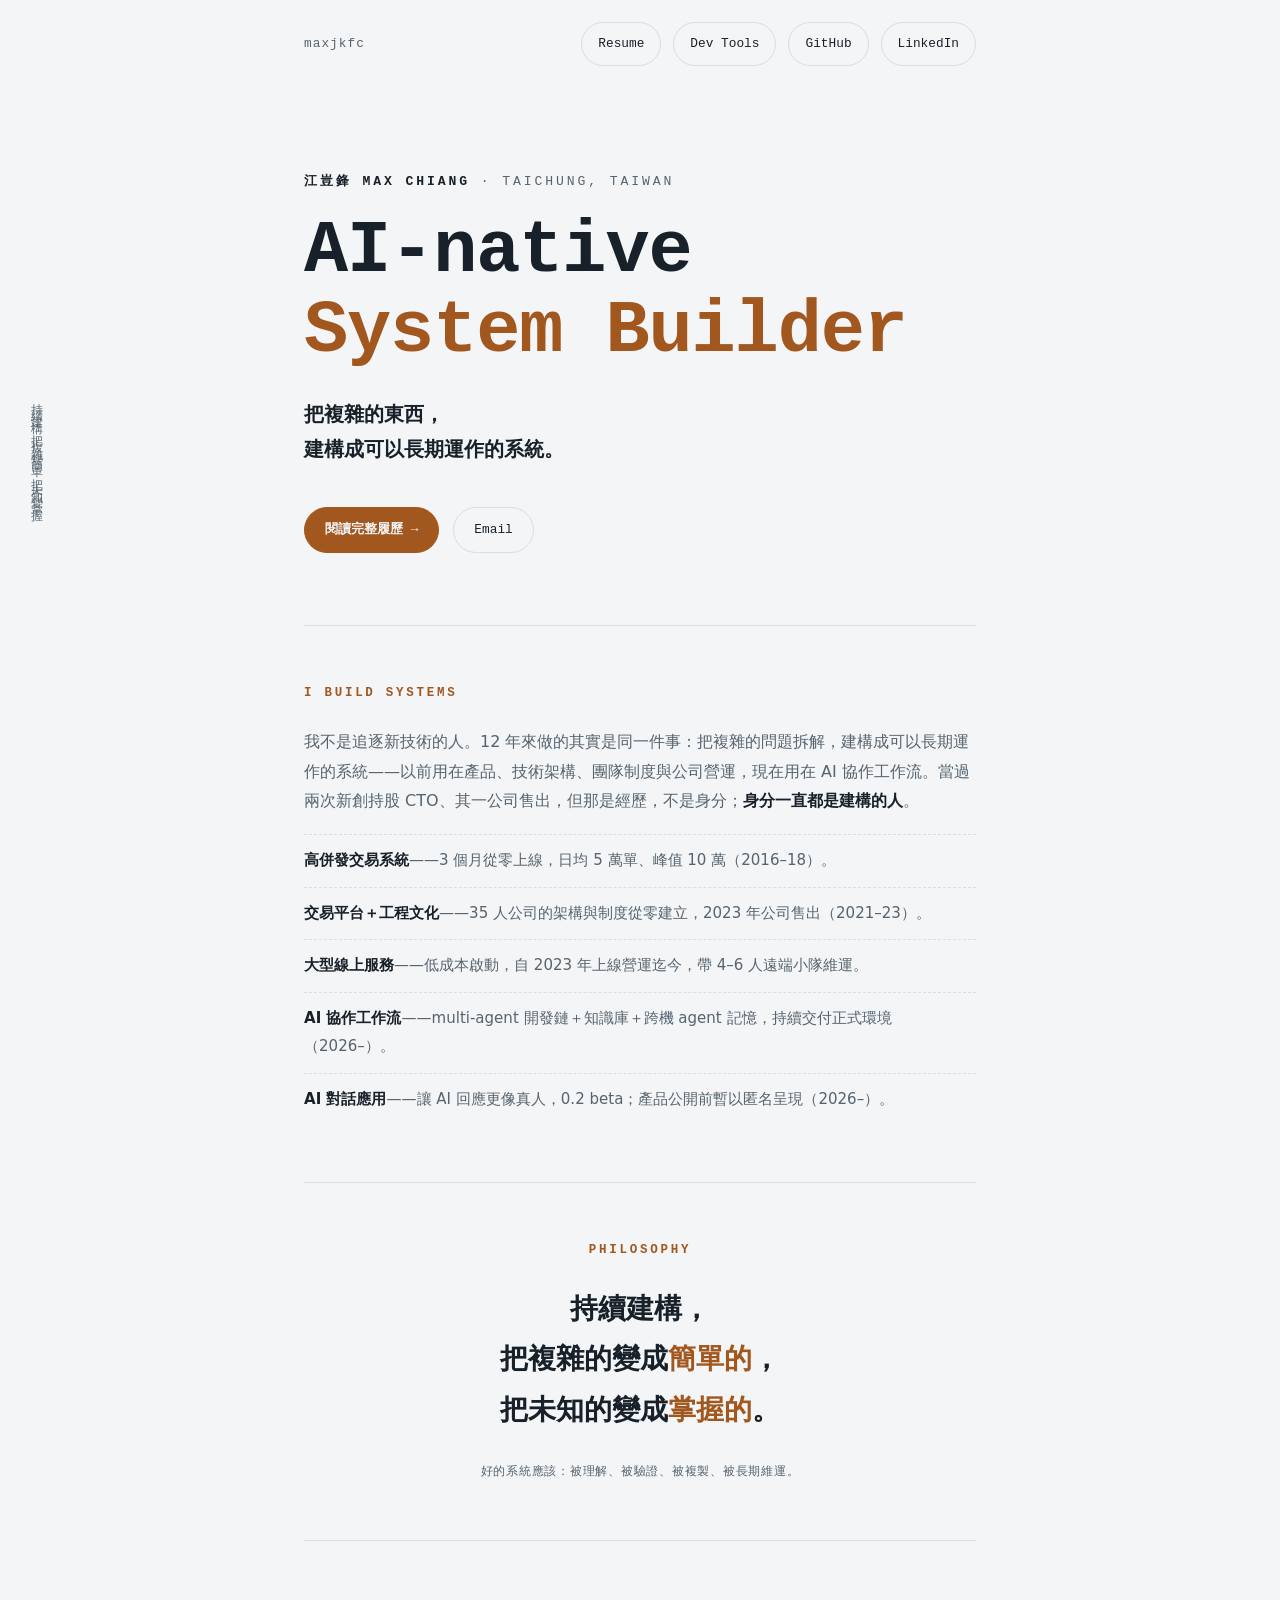
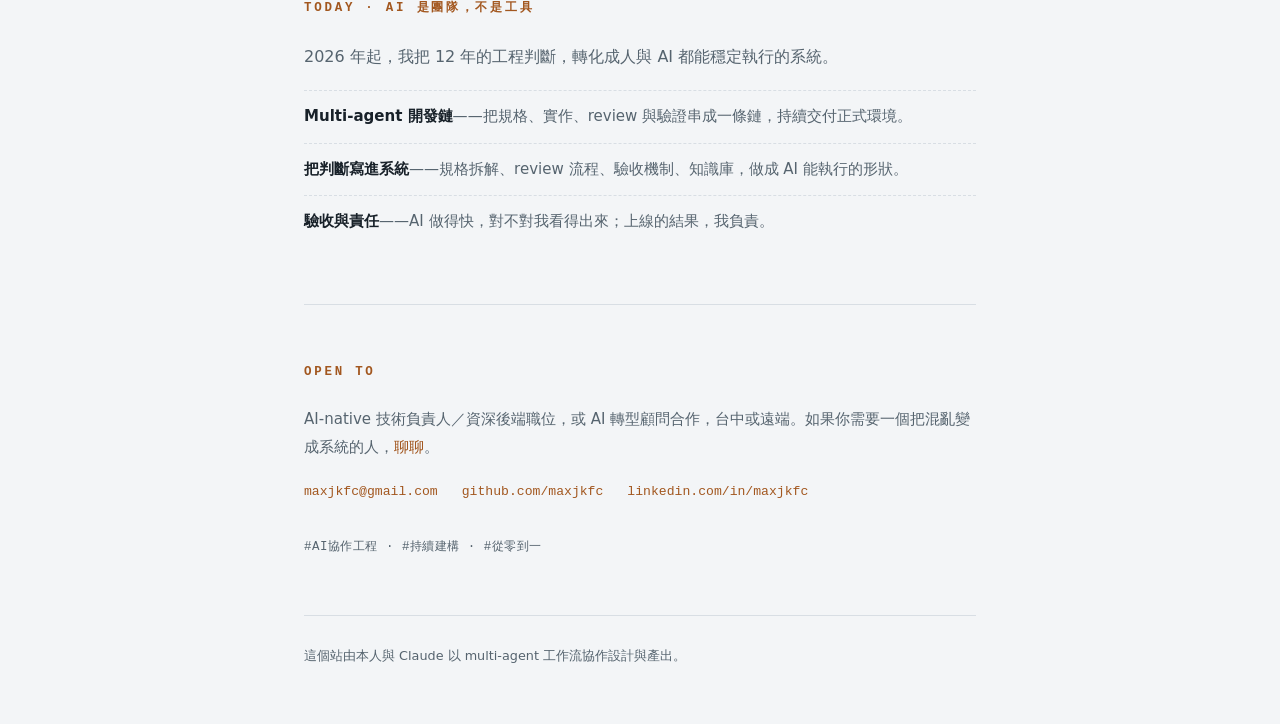
==== index.html @ 8a1777a8 "site: 首頁導覽列與 CTA 按鈕改為藥丸圓角 Co-Authored-By: Claude Opus 4.8 <noreply@anthropic.com>" ====
<!doctype html>
<html lang="zh-Hant">
<head>
<meta charset="utf-8">
<meta name="viewport" content="width=device-width, initial-scale=1">
<script async src="https://www.googletagmanager.com/gtag/js?id=G-GFW7V018T9"></script>
<script>
window.dataLayer = window.dataLayer || [];
function gtag(){dataLayer.push(arguments);}
gtag('js', new Date());
gtag('config', 'G-GFW7V018T9');
</script>
<title>江豈鋒 Max Chiang</title>
<meta name="description" content="江豈鋒 Max Chiang — AI 時代的系統建構者。12 年把複雜的問題建構成可長期運作的系統，現在把工程判斷轉化成人與 AI 都能穩定執行的工作流。">
<meta property="og:type" content="website">
<meta property="og:title" content="江豈鋒 Max Chiang">
<meta property="og:description" content="江豈鋒 Max Chiang — AI 時代的系統建構者。12 年把複雜的問題建構成可長期運作的系統，現在把工程判斷轉化成人與 AI 都能穩定執行的工作流。">
<meta property="og:url" content="https://maxjkfc.github.io/">
<meta property="og:locale" content="zh_TW">
<meta name="twitter:card" content="summary">
<meta name="twitter:title" content="江豈鋒 Max Chiang">
<meta name="twitter:description" content="江豈鋒 Max Chiang — AI 時代的系統建構者。12 年把複雜的問題建構成可長期運作的系統，現在把工程判斷轉化成人與 AI 都能穩定執行的工作流。">
<link rel="canonical" href="https://maxjkfc.github.io/">
<link rel="icon" href="data:image/svg+xml,<svg xmlns='http://www.w3.org/2000/svg' viewBox='0 0 100 100'><text y='.9em' font-size='90'>🎛️</text></svg>">
</head>
<body>
<style>
  :root {
    --bg: #F3F5F7;
    --ink: #182129;
    --muted: #56646F;
    --line: #D8DEE4;
    --accent: #A2571F;
    --accent-strong: #8A4717;
    --soft: #E7ECF1;
    --font-sans: "PingFang TC", "Noto Sans TC", "Microsoft JhengHei", system-ui, -apple-system, sans-serif;
    --font-mono: ui-monospace, "SF Mono", Menlo, Consolas, "Liberation Mono", monospace;
  }
  @media (prefers-color-scheme: dark) {
    :root { --bg: #0F1317; --ink: #E6EBEF; --muted: #94A1AB; --line: #29323B; --accent: #D6905A; --accent-strong: #E3A876; --soft: #1F262E; }
  }
  :root[data-theme="dark"] { --bg: #0F1317; --ink: #E6EBEF; --muted: #94A1AB; --line: #29323B; --accent: #D6905A; --accent-strong: #E3A876; --soft: #1F262E; }
  :root[data-theme="light"] { --bg: #F3F5F7; --ink: #182129; --muted: #56646F; --line: #D8DEE4; --accent: #A2571F; --accent-strong: #8A4717; --soft: #E7ECF1; }

  * { box-sizing: border-box; }
  body {
    margin: 0;
    background: var(--bg);
    color: var(--ink);
    font-family: var(--font-sans);
    font-size: 16px;
    line-height: 1.85;
    -webkit-font-smoothing: antialiased;
  }
  ::selection { background: var(--accent); color: var(--bg); }
  a { color: var(--accent); text-decoration: none; }
  a:hover { color: var(--accent-strong); text-decoration: underline; text-underline-offset: 4px; }
  a:focus-visible { outline: 2px solid var(--accent); outline-offset: 3px; border-radius: 2px; }

  .rail {
    position: fixed;
    left: 26px;
    top: 50%;
    transform: translateY(-50%);
    writing-mode: vertical-rl;
    font-size: 0.78rem;
    letter-spacing: 0.5em;
    color: var(--muted);
    user-select: none;
  }
  @media (max-width: 1100px) { .rail { display: none; } }

  .wrap { max-width: 720px; margin: 0 auto; padding: 0 24px; }

  .top {
    display: flex;
    justify-content: space-between;
    align-items: baseline;
    padding: 22px 0 0;
    font-family: var(--font-mono);
    font-size: 0.8rem;
  }
  .top .brand {
    display: inline-flex;
    align-items: center;
    min-height: 44px;
    color: var(--muted);
    letter-spacing: 0.08em;
  }
  .top nav { display: flex; gap: 12px; }
  .top nav a {
    display: inline-flex;
    align-items: center;
    min-height: 44px;
    padding: 6px 16px;
    border: 1px solid var(--line);
    border-radius: 999px;
    color: var(--ink);
    transition: background .15s, border-color .15s, color .15s;
  }
  .top nav a:hover { border-color: var(--accent); background: var(--soft); color: var(--accent); text-decoration: none; }

  /* ── Hero：身分優先 ───────────────── */
  .hero { padding: 104px 0 72px; }
  @media (max-width: 640px) { .hero { padding: 64px 0 48px; } }
  .hero .eyebrow {
    font-family: var(--font-mono);
    font-size: 0.82rem;
    letter-spacing: 0.22em;
    text-transform: uppercase;
    color: var(--muted);
    margin: 0 0 18px;
  }
  .hero .eyebrow b { color: var(--ink); font-weight: 600; }
  h1.identity {
    margin: 0;
    font-family: var(--font-mono);
    font-size: clamp(2.6rem, 8vw, 4.6rem);
    font-weight: 700;
    line-height: 1.08;
    letter-spacing: -0.015em;
  }
  h1.identity em { font-style: normal; color: var(--accent); }
  .hero .zh {
    margin: 26px 0 0;
    font-size: 1.25rem;
    font-weight: 600;
    line-height: 1.75;
    text-wrap: balance;
  }
  .hero .cta { display: flex; gap: 14px; margin-top: 40px; }
  .hero .cta a {
    font-family: var(--font-mono);
    font-size: 0.8rem;
    padding: 10px 20px;
    border: 1px solid var(--line);
    border-radius: 999px;
    color: var(--ink);
    transition: background .15s, border-color .15s, color .15s;
  }
  .hero .cta a.primary { border-color: var(--accent); background: var(--accent); color: var(--bg); font-weight: 600; }
  .hero .cta a.primary:hover { background: var(--accent-strong); border-color: var(--accent-strong); color: var(--bg); text-decoration: none; }
  .hero .cta a:hover { border-color: var(--accent); background: var(--soft); color: var(--accent); text-decoration: none; }

  /* ── 區段 ───────────────── */
  section { padding: 56px 0; border-top: 1px solid var(--line); }
  section h2 {
    font-family: var(--font-mono);
    font-size: 0.78rem;
    letter-spacing: 0.22em;
    text-transform: uppercase;
    color: var(--accent);
    font-weight: 600;
    margin: 0 0 22px;
  }
  .manifesto { margin: 0 0 12px; color: var(--muted); }
  .manifesto b { color: var(--ink); font-weight: 600; }

  section ul { margin: 18px 0 0; padding: 0; list-style: none; }
  section li {
    padding: 12px 0;
    border-top: 1px dashed var(--line);
    font-size: 0.94rem;
    color: var(--muted);
  }
  section li b { color: var(--ink); font-weight: 600; }

  /* ── Philosophy ───────────────── */
  .philosophy { text-align: center; }
  .ph-creed {
    margin: 10px auto 0;
    max-width: 22em;
    font-size: clamp(1.35rem, 3.2vw, 1.75rem);
    font-weight: 600;
    line-height: 1.8;
    text-wrap: balance;
  }
  .ph-creed em { font-style: normal; color: var(--accent); }
  .ph-note {
    margin: 26px 0 0;
    font-family: var(--font-mono);
    font-size: 0.78rem;
    letter-spacing: 0.06em;
    color: var(--muted);
  }

  .seeking { margin: 0; font-size: 0.94rem; color: var(--muted); }

  .links { display: flex; flex-wrap: wrap; align-items: center; gap: 4px 24px; margin-top: 8px; font-family: var(--font-mono); font-size: 0.82rem; }
  .links a { display: inline-flex; align-items: center; min-height: 44px; }
  .tags {
    margin: 22px 0 0;
    font-family: var(--font-mono);
    font-size: 0.78rem;
    color: var(--muted);
    letter-spacing: 0.04em;
  }

  footer {
    border-top: 1px solid var(--line);
    margin-top: 0;
    padding: 28px 0 56px;
    font-size: 0.8rem;
    color: var(--muted);
  }
</style>

<aside class="rail" aria-hidden="true">持續建構・把複雜變簡單・把未知變掌握</aside>

<div class="wrap">
  <header class="top">
    <span class="brand">maxjkfc</span>
    <nav aria-label="主要連結">
      <a href="/resume/">Resume</a>
      <a href="/tools/">Dev Tools</a>
      <a href="https://github.com/maxjkfc">GitHub</a>
      <a href="https://www.linkedin.com/in/maxjkfc/">LinkedIn</a>
    </nav>
  </header>

  <section class="hero" style="border-top:none">
    <p class="eyebrow"><b>江豈鋒 Max Chiang</b> · Taichung, Taiwan</p>
    <h1 class="identity">AI-native<br><em>System Builder</em></h1>
    <p class="zh">把複雜的東西，<br>建構成可以長期運作的系統。</p>
    <div class="cta">
      <a class="primary" href="/resume/">閱讀完整履歷 →</a>
      <a href="mailto:maxjkfc@gmail.com">Email</a>
    </div>
  </section>

  <section>
    <h2>I Build Systems</h2>
    <p class="manifesto">我不是追逐新技術的人。12 年來做的其實是同一件事：把複雜的問題拆解，建構成可以長期運作的系統——以前用在產品、技術架構、團隊制度與公司營運，現在用在 AI 協作工作流。當過兩次新創持股 CTO、其一公司售出，但那是經歷，不是身分；<b>身分一直都是建構的人</b>。</p>
    <ul>
      <li><b>高併發交易系統</b>——3 個月從零上線，日均 5 萬單、峰值 10 萬（2016–18）。</li>
      <li><b>交易平台＋工程文化</b>——35 人公司的架構與制度從零建立，2023 年公司售出（2021–23）。</li>
      <li><b>大型線上服務</b>——低成本啟動，自 2023 年上線營運迄今，帶 4–6 人遠端小隊維運。</li>
      <li><b>AI 協作工作流</b>——multi-agent 開發鏈＋知識庫＋跨機 agent 記憶，持續交付正式環境（2026–）。</li>
      <li><b>AI 對話應用</b>——讓 AI 回應更像真人，0.2 beta；產品公開前暫以匿名呈現（2026–）。</li>
    </ul>
  </section>

  <section class="philosophy">
    <h2>Philosophy</h2>
    <p class="ph-creed">持續建構，<br>把複雜的變成<em>簡單的</em>，<br>把未知的變成<em>掌握的</em>。</p>
    <p class="ph-note">好的系統應該：被理解、被驗證、被複製、被長期維運。</p>
  </section>

  <section>
    <h2>Today · AI 是團隊，不是工具</h2>
    <p class="manifesto">2026 年起，我把 12 年的工程判斷，轉化成人與 AI 都能穩定執行的系統。</p>
    <ul>
      <li><b>Multi-agent 開發鏈</b>——把規格、實作、review 與驗證串成一條鏈，持續交付正式環境。</li>
      <li><b>把判斷寫進系統</b>——規格拆解、review 流程、驗收機制、知識庫，做成 AI 能執行的形狀。</li>
      <li><b>驗收與責任</b>——AI 做得快，對不對我看得出來；上線的結果，我負責。</li>
    </ul>
  </section>

  <section>
    <h2>Open To</h2>
    <p class="seeking">AI-native 技術負責人／資深後端職位，或 AI 轉型顧問合作，台中或遠端。如果你需要一個把混亂變成系統的人，<a href="mailto:maxjkfc@gmail.com">聊聊</a>。</p>
    <div class="links">
      <a href="mailto:maxjkfc@gmail.com">maxjkfc@gmail.com</a>
      <a href="https://github.com/maxjkfc">github.com/maxjkfc</a>
      <a href="https://www.linkedin.com/in/maxjkfc/">linkedin.com/in/maxjkfc</a>
    </div>
    <p class="tags">#AI協作工程 · #持續建構 · #從零到一</p>
  </section>

  <footer>這個站由本人與 Claude 以 multi-agent 工作流協作設計與產出。</footer>
</div>

</body>
</html>
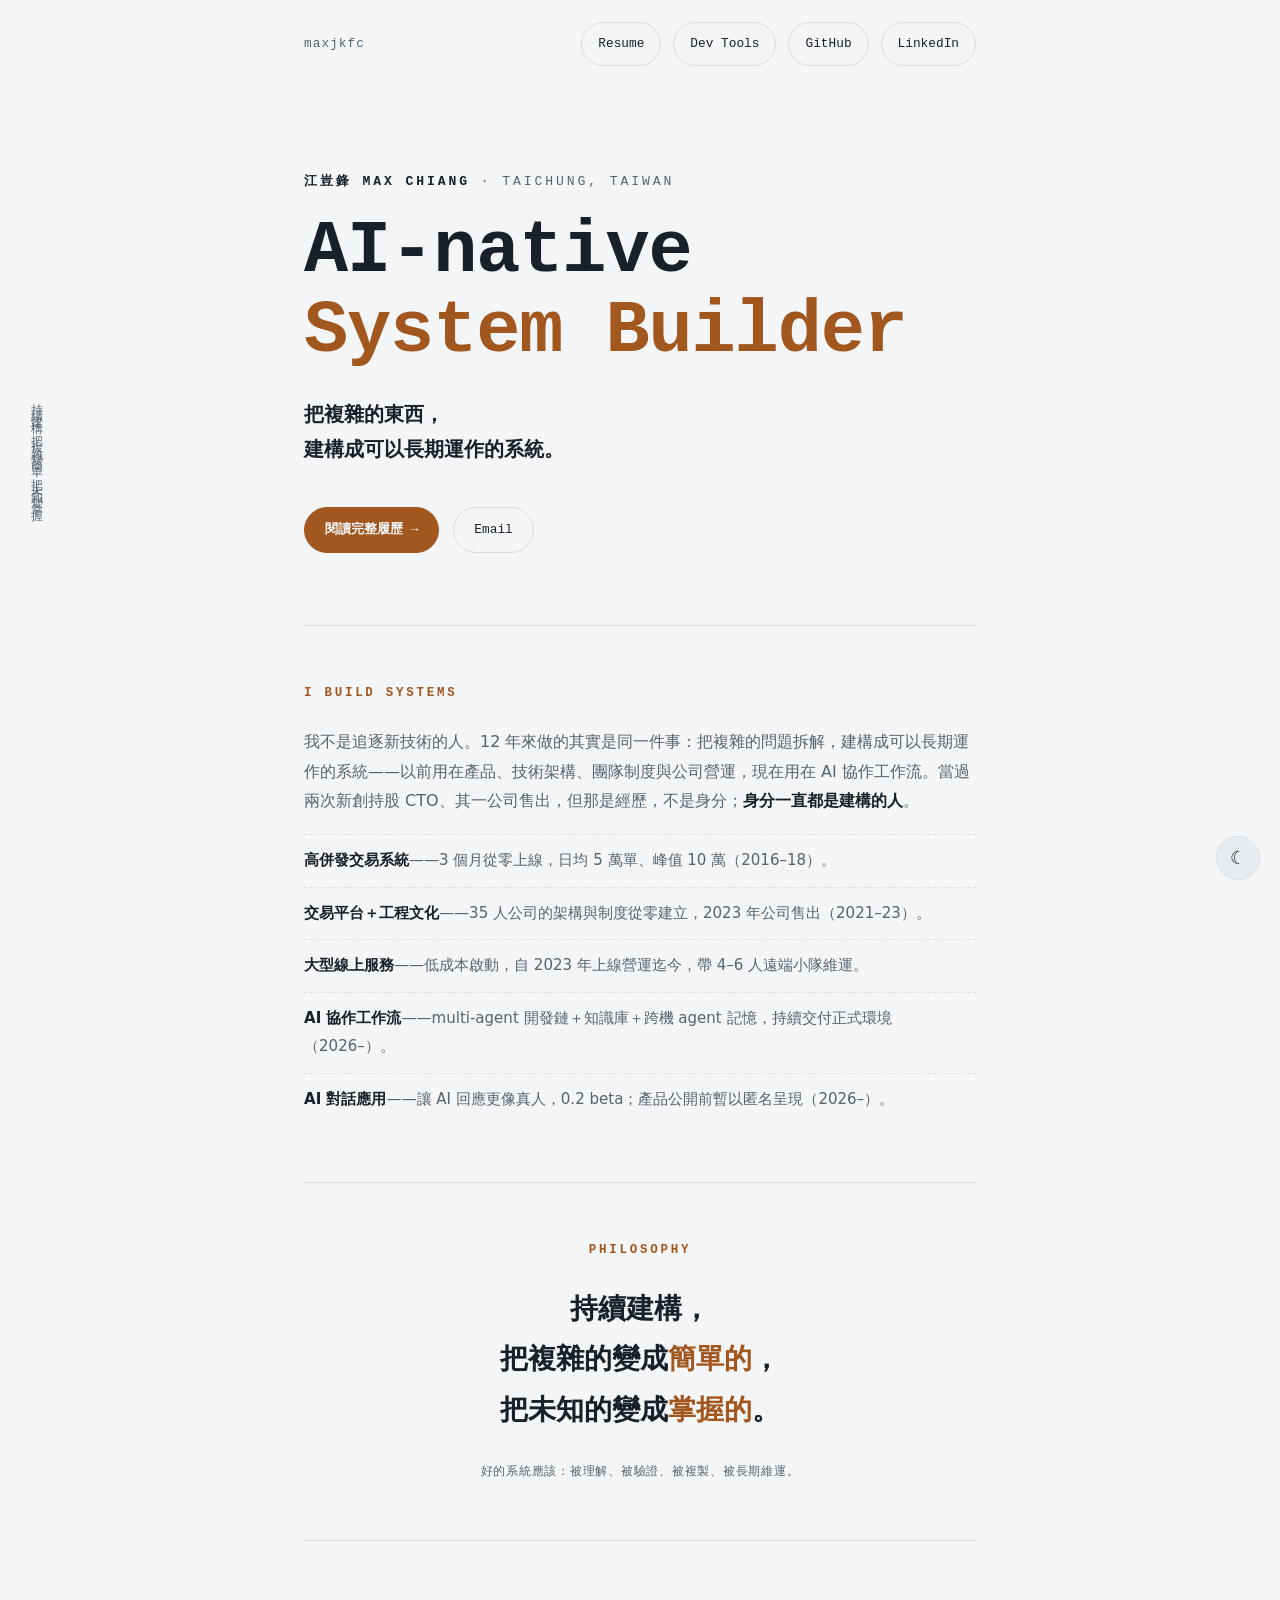
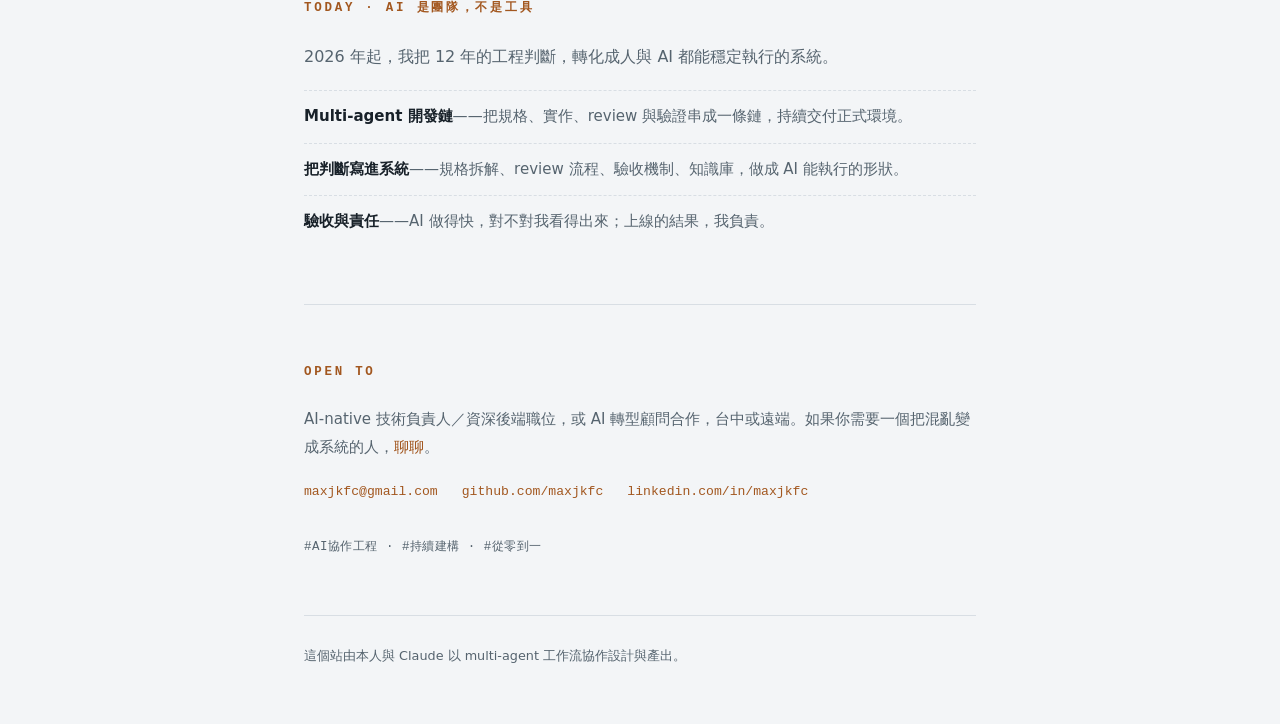
==== commit cfe1f5c7: "site: 加入深／淺色切換按鈕，全站共用 Co-Authored-By: Claude Opus 4.8 <noreply@anthropic.com>" ====
--- a/index.html
+++ b/index.html
@@ -22,6 +22,7 @@
 <meta name="twitter:description" content="江豈鋒 Max Chiang — AI 時代的系統建構者。12 年把複雜的問題建構成可長期運作的系統，現在把工程判斷轉化成人與 AI 都能穩定執行的工作流。">
 <link rel="canonical" href="https://maxjkfc.github.io/">
 <link rel="icon" href="data:image/svg+xml,<svg xmlns='http://www.w3.org/2000/svg' viewBox='0 0 100 100'><text y='.9em' font-size='90'>🎛️</text></svg>">
+<script src="/theme.js"></script>
 </head>
 <body>
 <style>
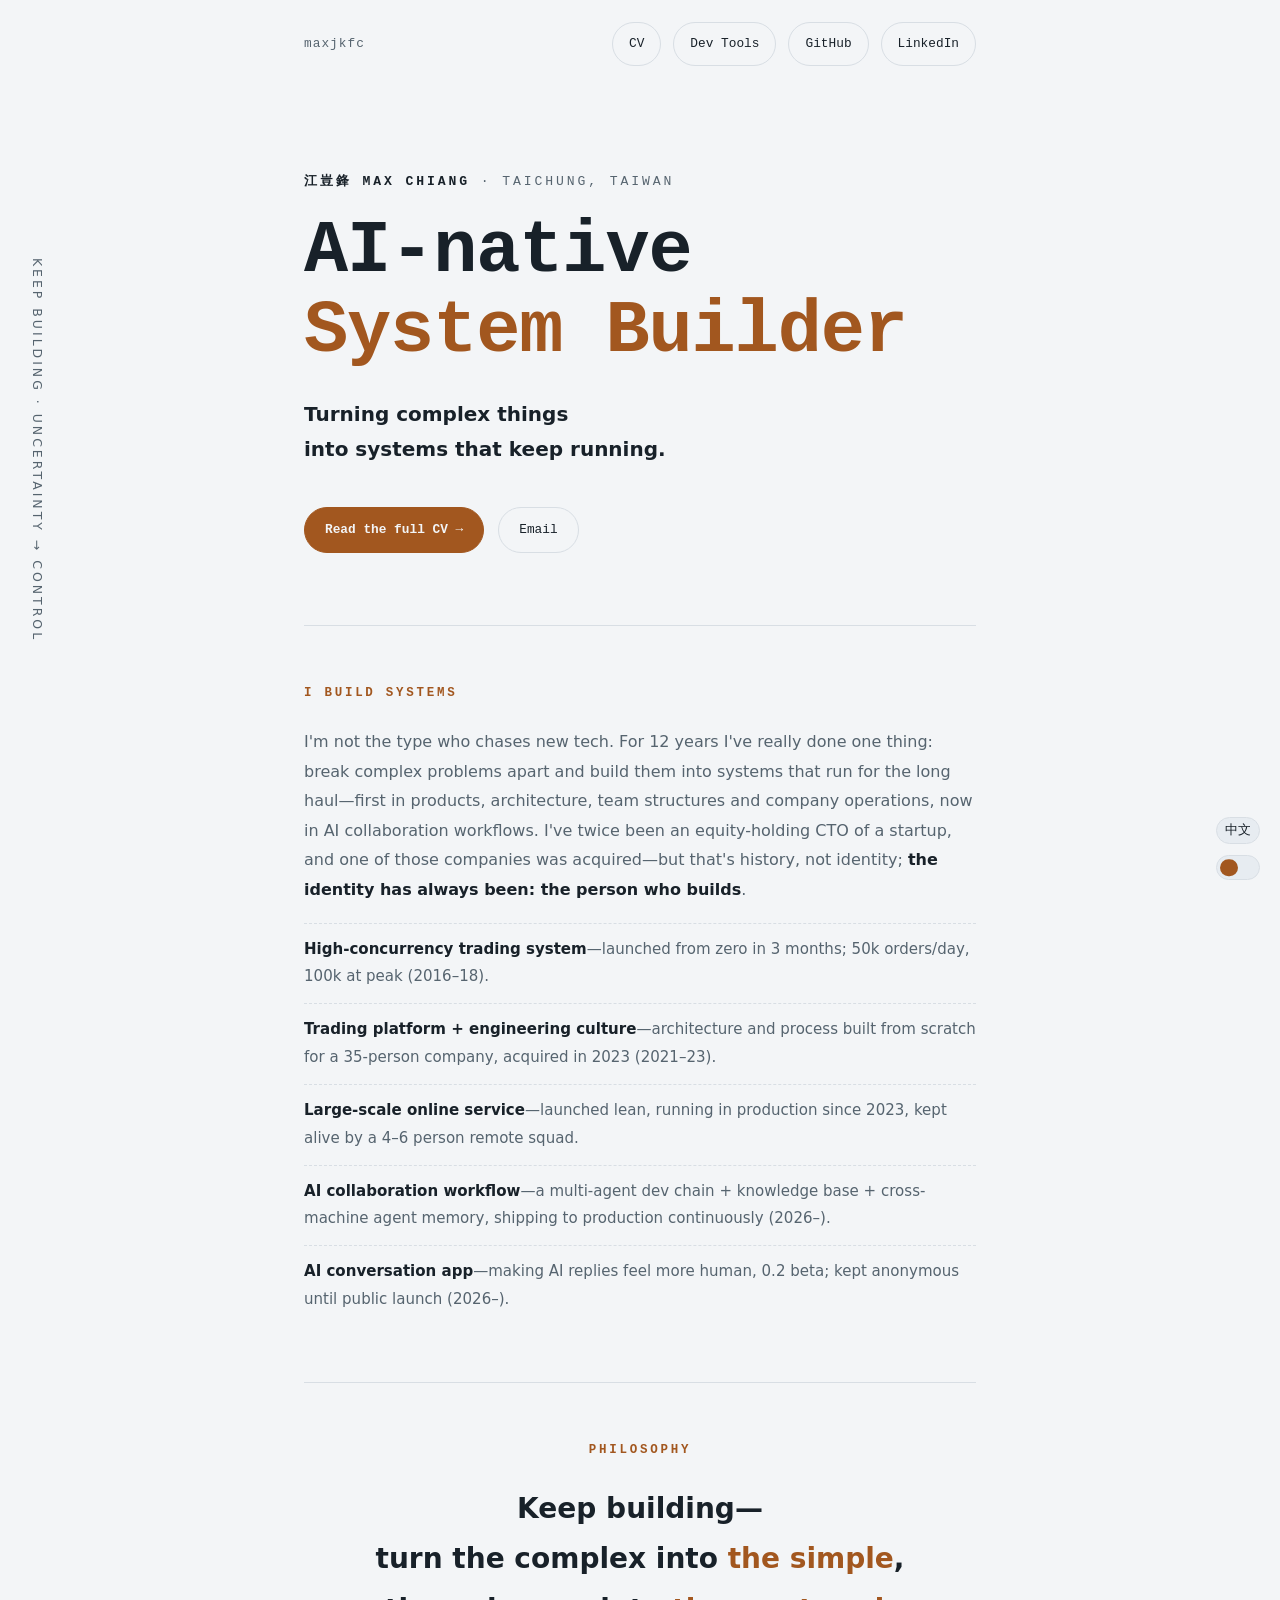
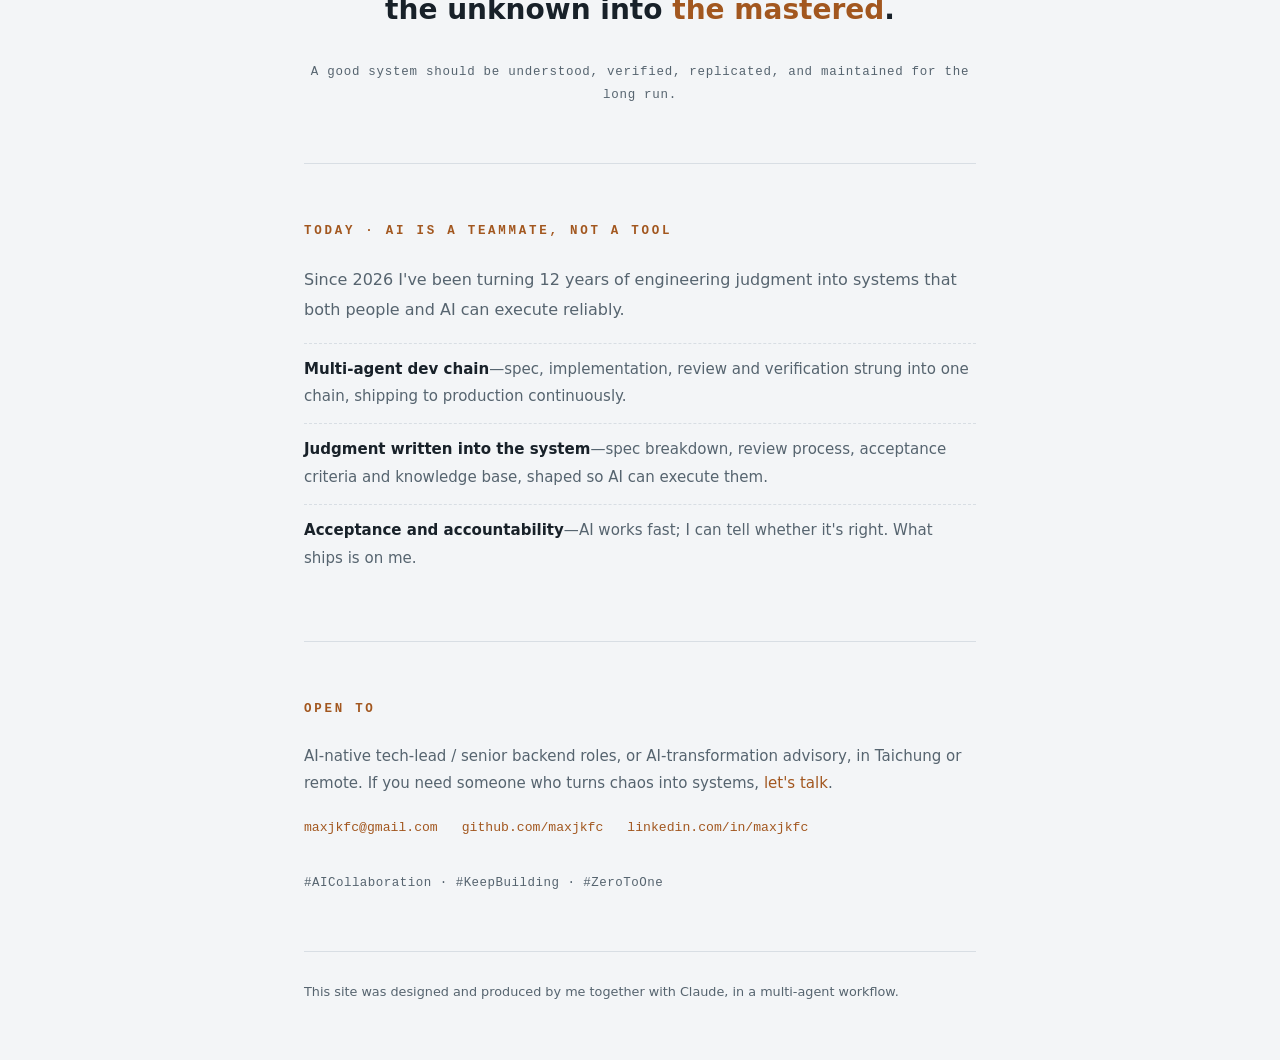
==== commit 0807295f: "site: 加入中英文切換，全站共用 - 新增 lang.js：右下角語言開關，記在 localStorage，未選過時跟隨瀏覽器語系 - 切換靠 :root[data-lang] + CSS 隱藏另" ====
--- a/index.html
+++ b/index.html
@@ -10,8 +10,8 @@
 gtag('js', new Date());
 gtag('config', 'G-GFW7V018T9');
 </script>
-<title>江豈鋒 Max Chiang</title>
-<meta name="description" content="江豈鋒 Max Chiang — AI 時代的系統建構者。12 年把複雜的問題建構成可長期運作的系統，現在把工程判斷轉化成人與 AI 都能穩定執行的工作流。">
+<title data-en="Max Chiang — AI-native System Builder">江豈鋒 Max Chiang</title>
+<meta name="description" data-en="Max Chiang — a system builder for the AI era. 12 years turning complex problems into systems that run for the long haul; now turning engineering judgment into workflows both people and AI can execute reliably." content="江豈鋒 Max Chiang — AI 時代的系統建構者。12 年把複雜的問題建構成可長期運作的系統，現在把工程判斷轉化成人與 AI 都能穩定執行的工作流。">
 <meta property="og:type" content="website">
 <meta property="og:title" content="江豈鋒 Max Chiang">
 <meta property="og:description" content="江豈鋒 Max Chiang — AI 時代的系統建構者。12 年把複雜的問題建構成可長期運作的系統，現在把工程判斷轉化成人與 AI 都能穩定執行的工作流。">
@@ -23,6 +23,7 @@
 <link rel="canonical" href="https://maxjkfc.github.io/">
 <link rel="icon" href="data:image/svg+xml,<svg xmlns='http://www.w3.org/2000/svg' viewBox='0 0 100 100'><text y='.9em' font-size='90'>🎛️</text></svg>">
 <script src="/theme.js"></script>
+<script src="/lang.js"></script>
 </head>
 <body>
 <style>
@@ -206,13 +207,14 @@
   }
 </style>
 
-<aside class="rail" aria-hidden="true">持續建構・把複雜變簡單・把未知變掌握</aside>
+<aside class="rail" aria-hidden="true" lang="zh">持續建構・把複雜變簡單・把未知變掌握</aside>
+<aside class="rail" aria-hidden="true" lang="en" style="letter-spacing:0.24em">KEEP BUILDING · UNCERTAINTY → CONTROL</aside>
 
 <div class="wrap">
   <header class="top">
     <span class="brand">maxjkfc</span>
     <nav aria-label="主要連結">
-      <a href="/resume/">Resume</a>
+      <a href="/resume/">CV</a>
       <a href="/tools/">Dev Tools</a>
       <a href="https://github.com/maxjkfc">GitHub</a>
       <a href="https://www.linkedin.com/in/maxjkfc/">LinkedIn</a>
@@ -222,53 +224,75 @@
   <section class="hero" style="border-top:none">
     <p class="eyebrow"><b>江豈鋒 Max Chiang</b> · Taichung, Taiwan</p>
     <h1 class="identity">AI-native<br><em>System Builder</em></h1>
-    <p class="zh">把複雜的東西，<br>建構成可以長期運作的系統。</p>
+    <p class="zh" lang="zh">把複雜的東西，<br>建構成可以長期運作的系統。</p>
+    <p class="zh" lang="en">Turning complex things<br>into systems that keep running.</p>
     <div class="cta">
-      <a class="primary" href="/resume/">閱讀完整履歷 →</a>
+      <a class="primary" href="/resume/" lang="zh">閱讀完整履歷 →</a>
+      <a class="primary" href="/resume/" lang="en">Read the full CV →</a>
       <a href="mailto:maxjkfc@gmail.com">Email</a>
     </div>
   </section>
 
   <section>
     <h2>I Build Systems</h2>
-    <p class="manifesto">我不是追逐新技術的人。12 年來做的其實是同一件事：把複雜的問題拆解，建構成可以長期運作的系統——以前用在產品、技術架構、團隊制度與公司營運，現在用在 AI 協作工作流。當過兩次新創持股 CTO、其一公司售出，但那是經歷，不是身分；<b>身分一直都是建構的人</b>。</p>
-    <ul>
+    <p class="manifesto" lang="zh">我不是追逐新技術的人。12 年來做的其實是同一件事：把複雜的問題拆解，建構成可以長期運作的系統——以前用在產品、技術架構、團隊制度與公司營運，現在用在 AI 協作工作流。當過兩次新創持股 CTO、其一公司售出，但那是經歷，不是身分；<b>身分一直都是建構的人</b>。</p>
+    <p class="manifesto" lang="en">I'm not the type who chases new tech. For 12 years I've really done one thing: break complex problems apart and build them into systems that run for the long haul—first in products, architecture, team structures and company operations, now in AI collaboration workflows. I've twice been an equity-holding CTO of a startup, and one of those companies was acquired—but that's history, not identity; <b>the identity has always been: the person who builds</b>.</p>
+    <ul lang="zh">
       <li><b>高併發交易系統</b>——3 個月從零上線，日均 5 萬單、峰值 10 萬（2016–18）。</li>
       <li><b>交易平台＋工程文化</b>——35 人公司的架構與制度從零建立，2023 年公司售出（2021–23）。</li>
       <li><b>大型線上服務</b>——低成本啟動，自 2023 年上線營運迄今，帶 4–6 人遠端小隊維運。</li>
       <li><b>AI 協作工作流</b>——multi-agent 開發鏈＋知識庫＋跨機 agent 記憶，持續交付正式環境（2026–）。</li>
       <li><b>AI 對話應用</b>——讓 AI 回應更像真人，0.2 beta；產品公開前暫以匿名呈現（2026–）。</li>
     </ul>
+    <ul lang="en">
+      <li><b>High-concurrency trading system</b>—launched from zero in 3 months; 50k orders/day, 100k at peak (2016–18).</li>
+      <li><b>Trading platform + engineering culture</b>—architecture and process built from scratch for a 35-person company, acquired in 2023 (2021–23).</li>
+      <li><b>Large-scale online service</b>—launched lean, running in production since 2023, kept alive by a 4–6 person remote squad.</li>
+      <li><b>AI collaboration workflow</b>—a multi-agent dev chain + knowledge base + cross-machine agent memory, shipping to production continuously (2026–).</li>
+      <li><b>AI conversation app</b>—making AI replies feel more human, 0.2 beta; kept anonymous until public launch (2026–).</li>
+    </ul>
   </section>
 
   <section class="philosophy">
     <h2>Philosophy</h2>
-    <p class="ph-creed">持續建構，<br>把複雜的變成<em>簡單的</em>，<br>把未知的變成<em>掌握的</em>。</p>
-    <p class="ph-note">好的系統應該：被理解、被驗證、被複製、被長期維運。</p>
+    <p class="ph-creed" lang="zh">持續建構，<br>把複雜的變成<em>簡單的</em>，<br>把未知的變成<em>掌握的</em>。</p>
+    <p class="ph-creed" lang="en">Keep building—<br>turn the complex into <em>the simple</em>,<br>the unknown into <em>the mastered</em>.</p>
+    <p class="ph-note" lang="zh">好的系統應該：被理解、被驗證、被複製、被長期維運。</p>
+    <p class="ph-note" lang="en">A good system should be understood, verified, replicated, and maintained for the long run.</p>
   </section>
 
   <section>
-    <h2>Today · AI 是團隊，不是工具</h2>
-    <p class="manifesto">2026 年起，我把 12 年的工程判斷，轉化成人與 AI 都能穩定執行的系統。</p>
-    <ul>
+    <h2 lang="zh">Today · AI 是團隊，不是工具</h2>
+    <h2 lang="en">Today · AI is a teammate, not a tool</h2>
+    <p class="manifesto" lang="zh">2026 年起，我把 12 年的工程判斷，轉化成人與 AI 都能穩定執行的系統。</p>
+    <p class="manifesto" lang="en">Since 2026 I've been turning 12 years of engineering judgment into systems that both people and AI can execute reliably.</p>
+    <ul lang="zh">
       <li><b>Multi-agent 開發鏈</b>——把規格、實作、review 與驗證串成一條鏈，持續交付正式環境。</li>
       <li><b>把判斷寫進系統</b>——規格拆解、review 流程、驗收機制、知識庫，做成 AI 能執行的形狀。</li>
       <li><b>驗收與責任</b>——AI 做得快，對不對我看得出來；上線的結果，我負責。</li>
     </ul>
+    <ul lang="en">
+      <li><b>Multi-agent dev chain</b>—spec, implementation, review and verification strung into one chain, shipping to production continuously.</li>
+      <li><b>Judgment written into the system</b>—spec breakdown, review process, acceptance criteria and knowledge base, shaped so AI can execute them.</li>
+      <li><b>Acceptance and accountability</b>—AI works fast; I can tell whether it's right. What ships is on me.</li>
+    </ul>
   </section>
 
   <section>
     <h2>Open To</h2>
-    <p class="seeking">AI-native 技術負責人／資深後端職位，或 AI 轉型顧問合作，台中或遠端。如果你需要一個把混亂變成系統的人，<a href="mailto:maxjkfc@gmail.com">聊聊</a>。</p>
+    <p class="seeking" lang="zh">AI-native 技術負責人／資深後端職位，或 AI 轉型顧問合作，台中或遠端。如果你需要一個把混亂變成系統的人，<a href="mailto:maxjkfc@gmail.com">聊聊</a>。</p>
+    <p class="seeking" lang="en">AI-native tech-lead / senior backend roles, or AI-transformation advisory, in Taichung or remote. If you need someone who turns chaos into systems, <a href="mailto:maxjkfc@gmail.com">let's talk</a>.</p>
     <div class="links">
       <a href="mailto:maxjkfc@gmail.com">maxjkfc@gmail.com</a>
       <a href="https://github.com/maxjkfc">github.com/maxjkfc</a>
       <a href="https://www.linkedin.com/in/maxjkfc/">linkedin.com/in/maxjkfc</a>
     </div>
-    <p class="tags">#AI協作工程 · #持續建構 · #從零到一</p>
-  </section>
-
-  <footer>這個站由本人與 Claude 以 multi-agent 工作流協作設計與產出。</footer>
+    <p class="tags" lang="zh">#AI協作工程 · #持續建構 · #從零到一</p>
+    <p class="tags" lang="en">#AICollaboration · #KeepBuilding · #ZeroToOne</p>
+  </section>
+
+  <footer lang="zh">這個站由本人與 Claude 以 multi-agent 工作流協作設計與產出。</footer>
+  <footer lang="en">This site was designed and produced by me together with Claude, in a multi-agent workflow.</footer>
 </div>
 
 </body>
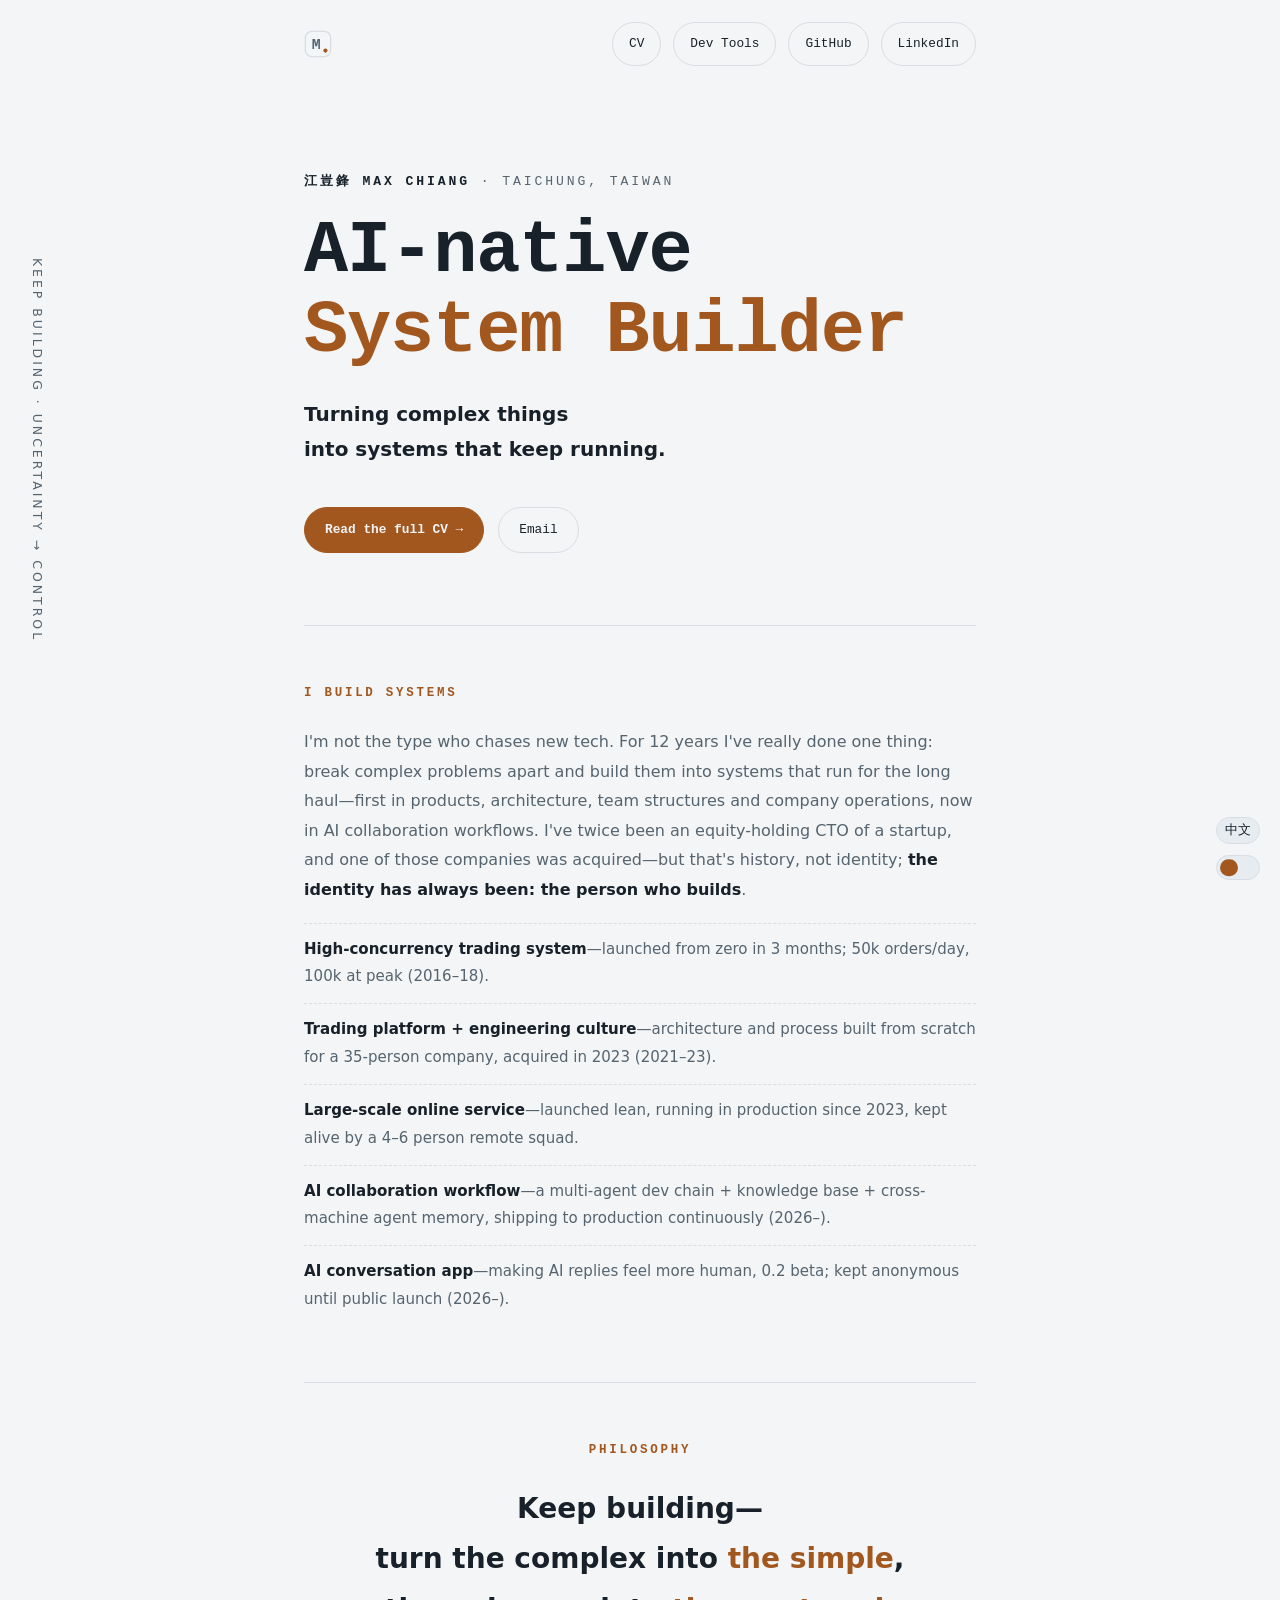
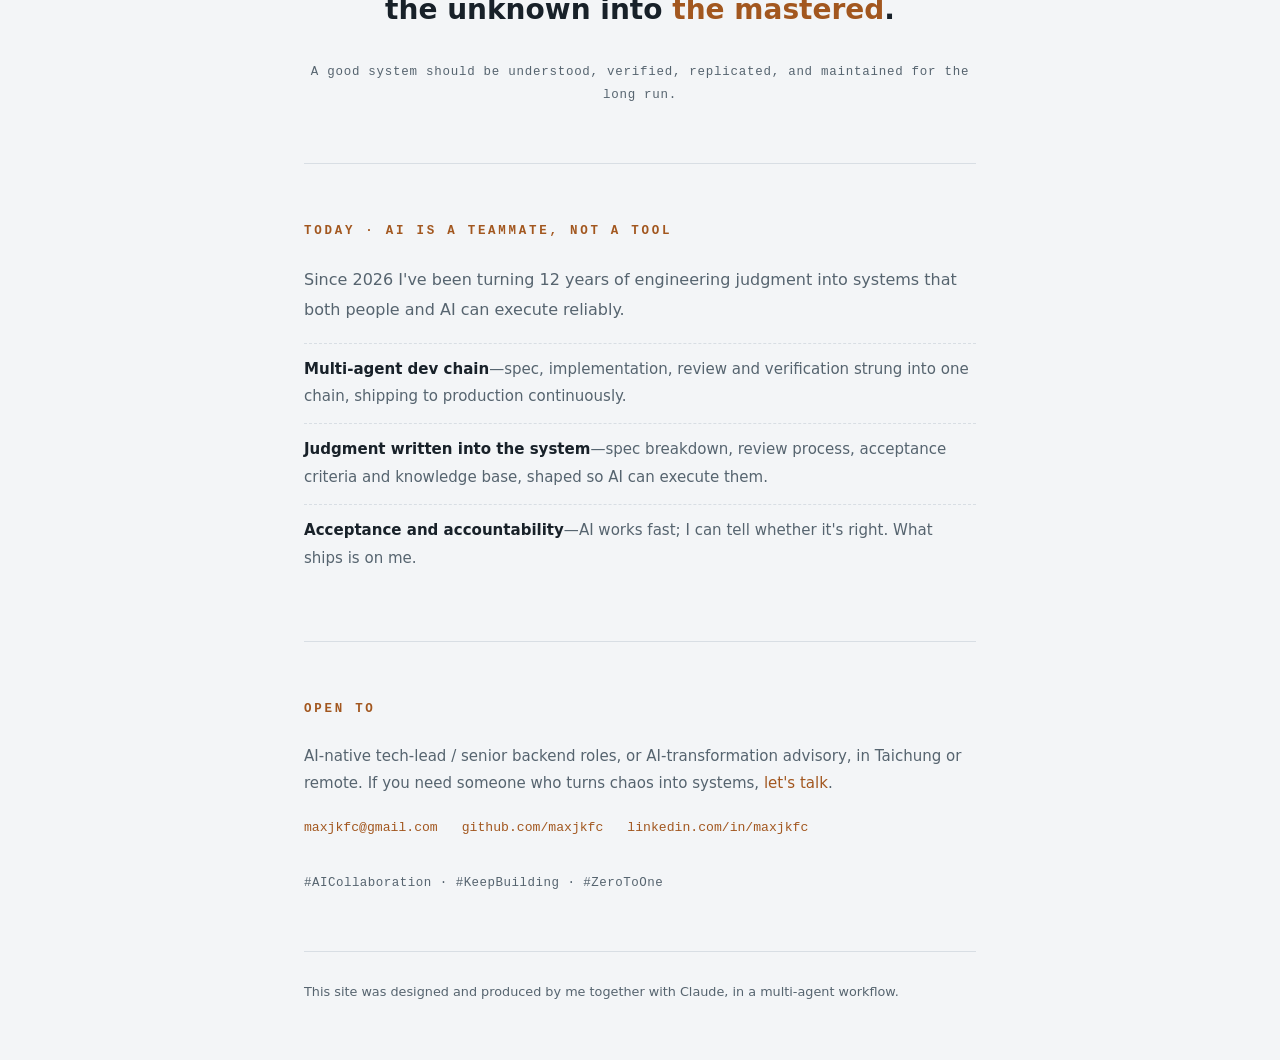
==== commit 1e5dfecf: "site: 左上角文字標誌換成 M. 圖標 hero 已有全名，maxjkfc 文字重複；改為 inline SVG 的等寬 M. lettermark（吃 --line／--accent／curre" ====
--- a/index.html
+++ b/index.html
@@ -10,14 +10,18 @@
 gtag('js', new Date());
 gtag('config', 'G-GFW7V018T9');
 </script>
-<title data-en="Max Chiang — AI-native System Builder">江豈鋒 Max Chiang</title>
+<title data-en="Max Chiang — AI-native System Builder">江豈鋒 Max Chiang — AI 時代的系統建構者</title>
 <meta name="description" data-en="Max Chiang — a system builder for the AI era. 12 years turning complex problems into systems that run for the long haul; now turning engineering judgment into workflows both people and AI can execute reliably." content="江豈鋒 Max Chiang — AI 時代的系統建構者。12 年把複雜的問題建構成可長期運作的系統，現在把工程判斷轉化成人與 AI 都能穩定執行的工作流。">
 <meta property="og:type" content="website">
 <meta property="og:title" content="江豈鋒 Max Chiang">
 <meta property="og:description" content="江豈鋒 Max Chiang — AI 時代的系統建構者。12 年把複雜的問題建構成可長期運作的系統，現在把工程判斷轉化成人與 AI 都能穩定執行的工作流。">
 <meta property="og:url" content="https://maxjkfc.github.io/">
 <meta property="og:locale" content="zh_TW">
-<meta name="twitter:card" content="summary">
+<meta property="og:image" content="https://maxjkfc.github.io/og.png">
+<meta property="og:image:width" content="1200">
+<meta property="og:image:height" content="630">
+<meta name="twitter:card" content="summary_large_image">
+<meta name="twitter:image" content="https://maxjkfc.github.io/og.png">
 <meta name="twitter:title" content="江豈鋒 Max Chiang">
 <meta name="twitter:description" content="江豈鋒 Max Chiang — AI 時代的系統建構者。12 年把複雜的問題建構成可長期運作的系統，現在把工程判斷轉化成人與 AI 都能穩定執行的工作流。">
 <link rel="canonical" href="https://maxjkfc.github.io/">
@@ -77,7 +81,7 @@
   .top {
     display: flex;
     justify-content: space-between;
-    align-items: baseline;
+    align-items: center;
     padding: 22px 0 0;
     font-family: var(--font-mono);
     font-size: 0.8rem;
@@ -89,11 +93,12 @@
     color: var(--muted);
     letter-spacing: 0.08em;
   }
-  .top nav { display: flex; gap: 12px; }
+  .top nav { display: flex; flex-wrap: wrap; justify-content: flex-end; gap: 8px 12px; }
   .top nav a {
     display: inline-flex;
     align-items: center;
     min-height: 44px;
+    white-space: nowrap;
     padding: 6px 16px;
     border: 1px solid var(--line);
     border-radius: 999px;
@@ -212,9 +217,10 @@
 
 <div class="wrap">
   <header class="top">
-    <span class="brand">maxjkfc</span>
-    <nav aria-label="主要連結">
-      <a href="/resume/">CV</a>
+    <span class="brand" aria-hidden="true"><svg viewBox="0 0 32 32" width="28" height="28"><rect x="1.5" y="1.5" width="29" height="29" rx="7.5" fill="none" stroke="var(--line)" stroke-width="1.5"/><text x="14.5" y="17" text-anchor="middle" dominant-baseline="central" font-family="ui-monospace, 'SF Mono', Menlo, monospace" font-size="17" font-weight="700" fill="currentColor">M</text><circle cx="24.5" cy="23.5" r="2.4" fill="var(--accent)"/></svg></span>
+    <nav aria-label="主要連結" data-en-label="Main navigation">
+      <a href="/resume/" lang="zh">履歷</a>
+      <a href="/resume/" lang="en">CV</a>
       <a href="/tools/">Dev Tools</a>
       <a href="https://github.com/maxjkfc">GitHub</a>
       <a href="https://www.linkedin.com/in/maxjkfc/">LinkedIn</a>
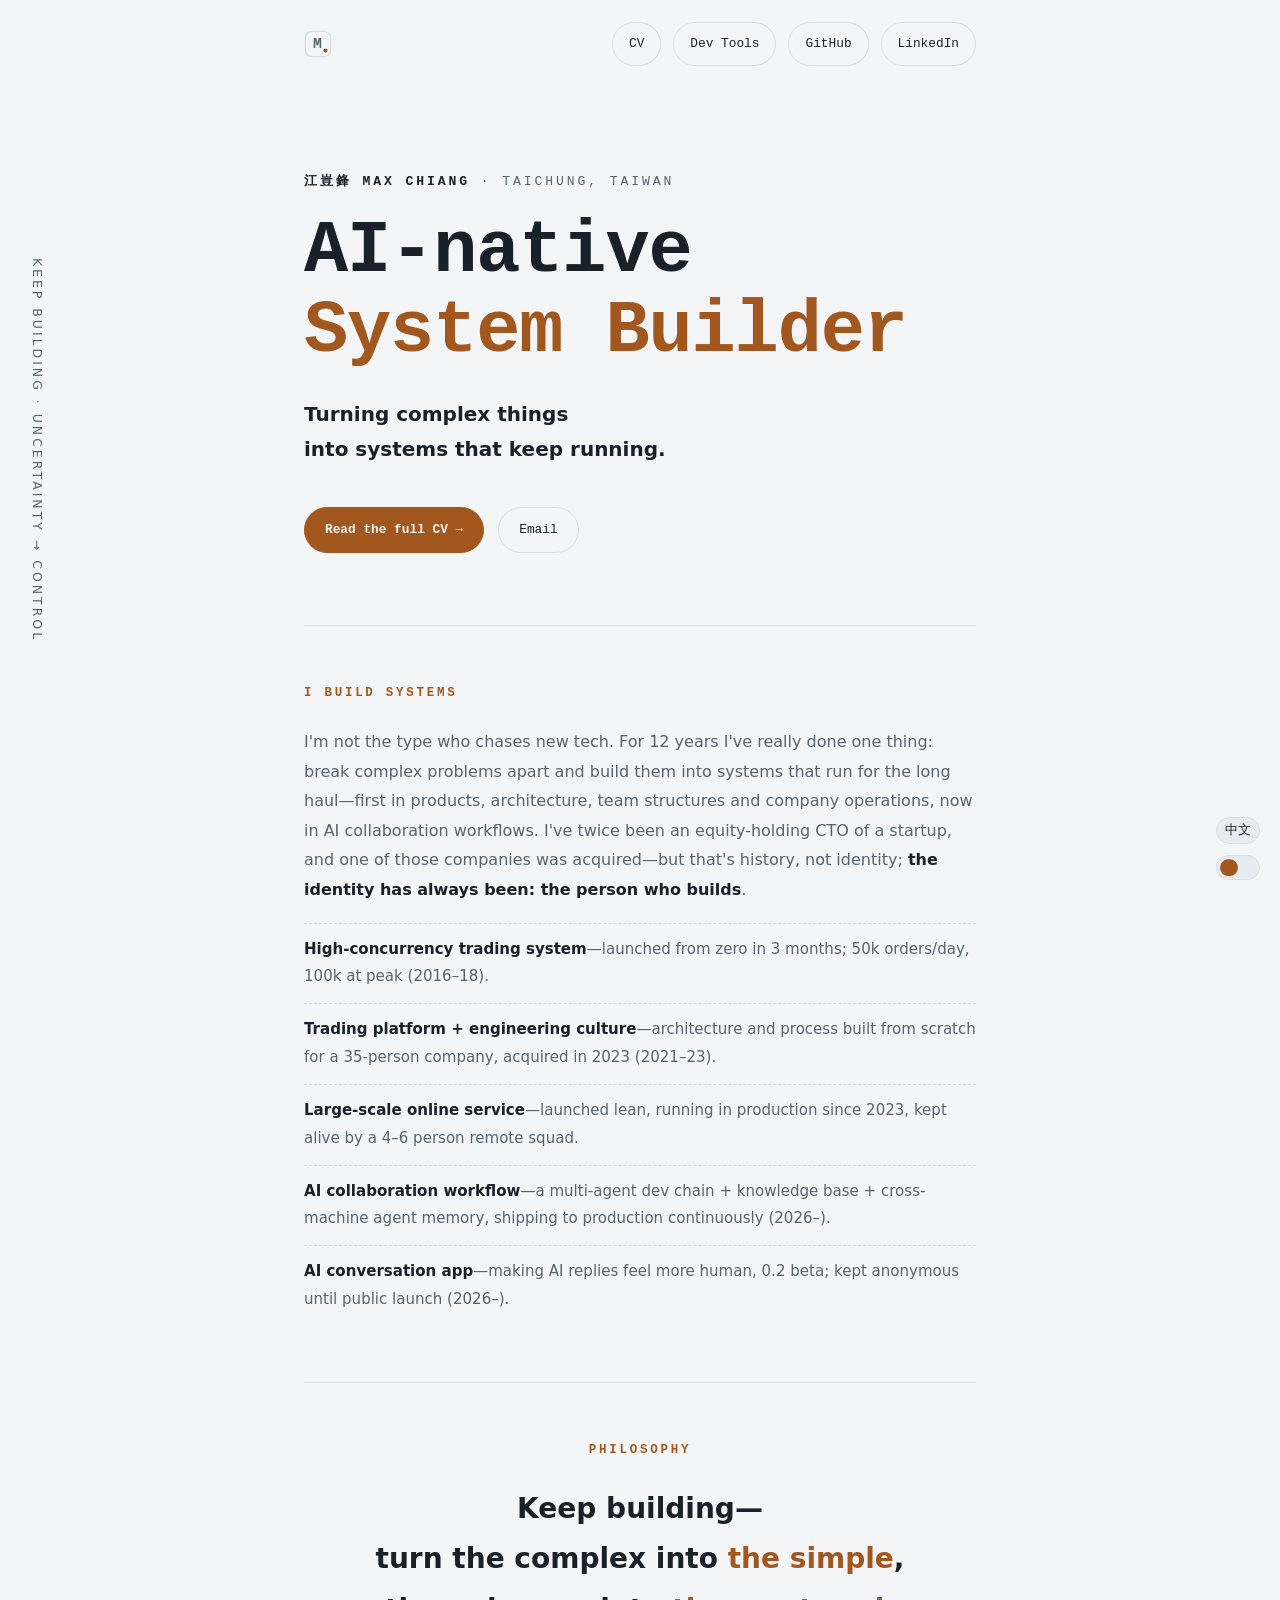
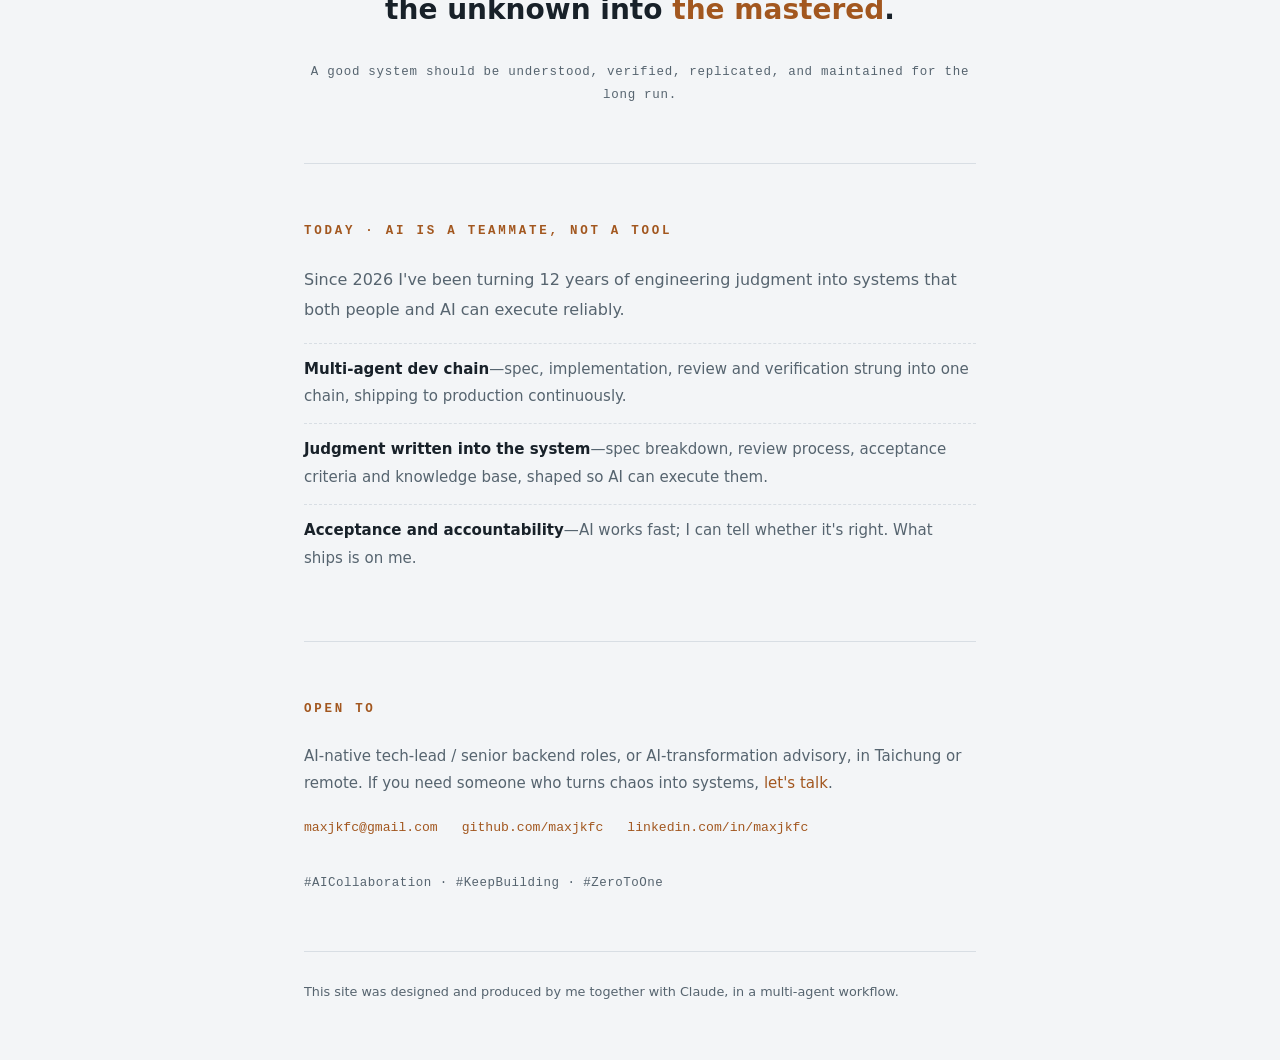
==== commit e0edb424: "site: M. 圖標光學置中修正 M 原本 x14.5/y17 偏左偏低，整顆看起來歪斜； 改 x16/y16.5 置中，accent 點維持右下角。標誌與 favicon 同步。  Co-Auth" ====
--- a/index.html
+++ b/index.html
@@ -25,7 +25,7 @@
 <meta name="twitter:title" content="江豈鋒 Max Chiang">
 <meta name="twitter:description" content="江豈鋒 Max Chiang — AI 時代的系統建構者。12 年把複雜的問題建構成可長期運作的系統，現在把工程判斷轉化成人與 AI 都能穩定執行的工作流。">
 <link rel="canonical" href="https://maxjkfc.github.io/">
-<link rel="icon" href="data:image/svg+xml,<svg xmlns='http://www.w3.org/2000/svg' viewBox='0 0 100 100'><text y='.9em' font-size='90'>🎛️</text></svg>">
+<link rel="icon" href="data:image/svg+xml,<svg xmlns='http://www.w3.org/2000/svg' viewBox='0 0 32 32'><style>rect{stroke:%23D8DEE4}text{fill:%23182129}@media(prefers-color-scheme:dark){rect{stroke:%2329323B}text{fill:%23E6EBEF}circle{fill:%23D6905A}}</style><rect x='1.5' y='1.5' width='29' height='29' rx='7.5' fill='none' stroke-width='1.5'/><text x='16' y='16.5' text-anchor='middle' dominant-baseline='central' font-family='ui-monospace,Menlo,monospace' font-size='17' font-weight='700'>M</text><circle cx='24.5' cy='23.5' r='2.4' fill='%23A2571F'/></svg>">
 <script src="/theme.js"></script>
 <script src="/lang.js"></script>
 </head>
@@ -217,7 +217,7 @@
 
 <div class="wrap">
   <header class="top">
-    <span class="brand" aria-hidden="true"><svg viewBox="0 0 32 32" width="28" height="28"><rect x="1.5" y="1.5" width="29" height="29" rx="7.5" fill="none" stroke="var(--line)" stroke-width="1.5"/><text x="14.5" y="17" text-anchor="middle" dominant-baseline="central" font-family="ui-monospace, 'SF Mono', Menlo, monospace" font-size="17" font-weight="700" fill="currentColor">M</text><circle cx="24.5" cy="23.5" r="2.4" fill="var(--accent)"/></svg></span>
+    <span class="brand" aria-hidden="true"><svg viewBox="0 0 32 32" width="28" height="28"><rect x="1.5" y="1.5" width="29" height="29" rx="7.5" fill="none" stroke="var(--line)" stroke-width="1.5"/><text x="16" y="16.5" text-anchor="middle" dominant-baseline="central" font-family="ui-monospace, 'SF Mono', Menlo, monospace" font-size="17" font-weight="700" fill="currentColor">M</text><circle cx="24.5" cy="23.5" r="2.4" fill="var(--accent)"/></svg></span>
     <nav aria-label="主要連結" data-en-label="Main navigation">
       <a href="/resume/" lang="zh">履歷</a>
       <a href="/resume/" lang="en">CV</a>
